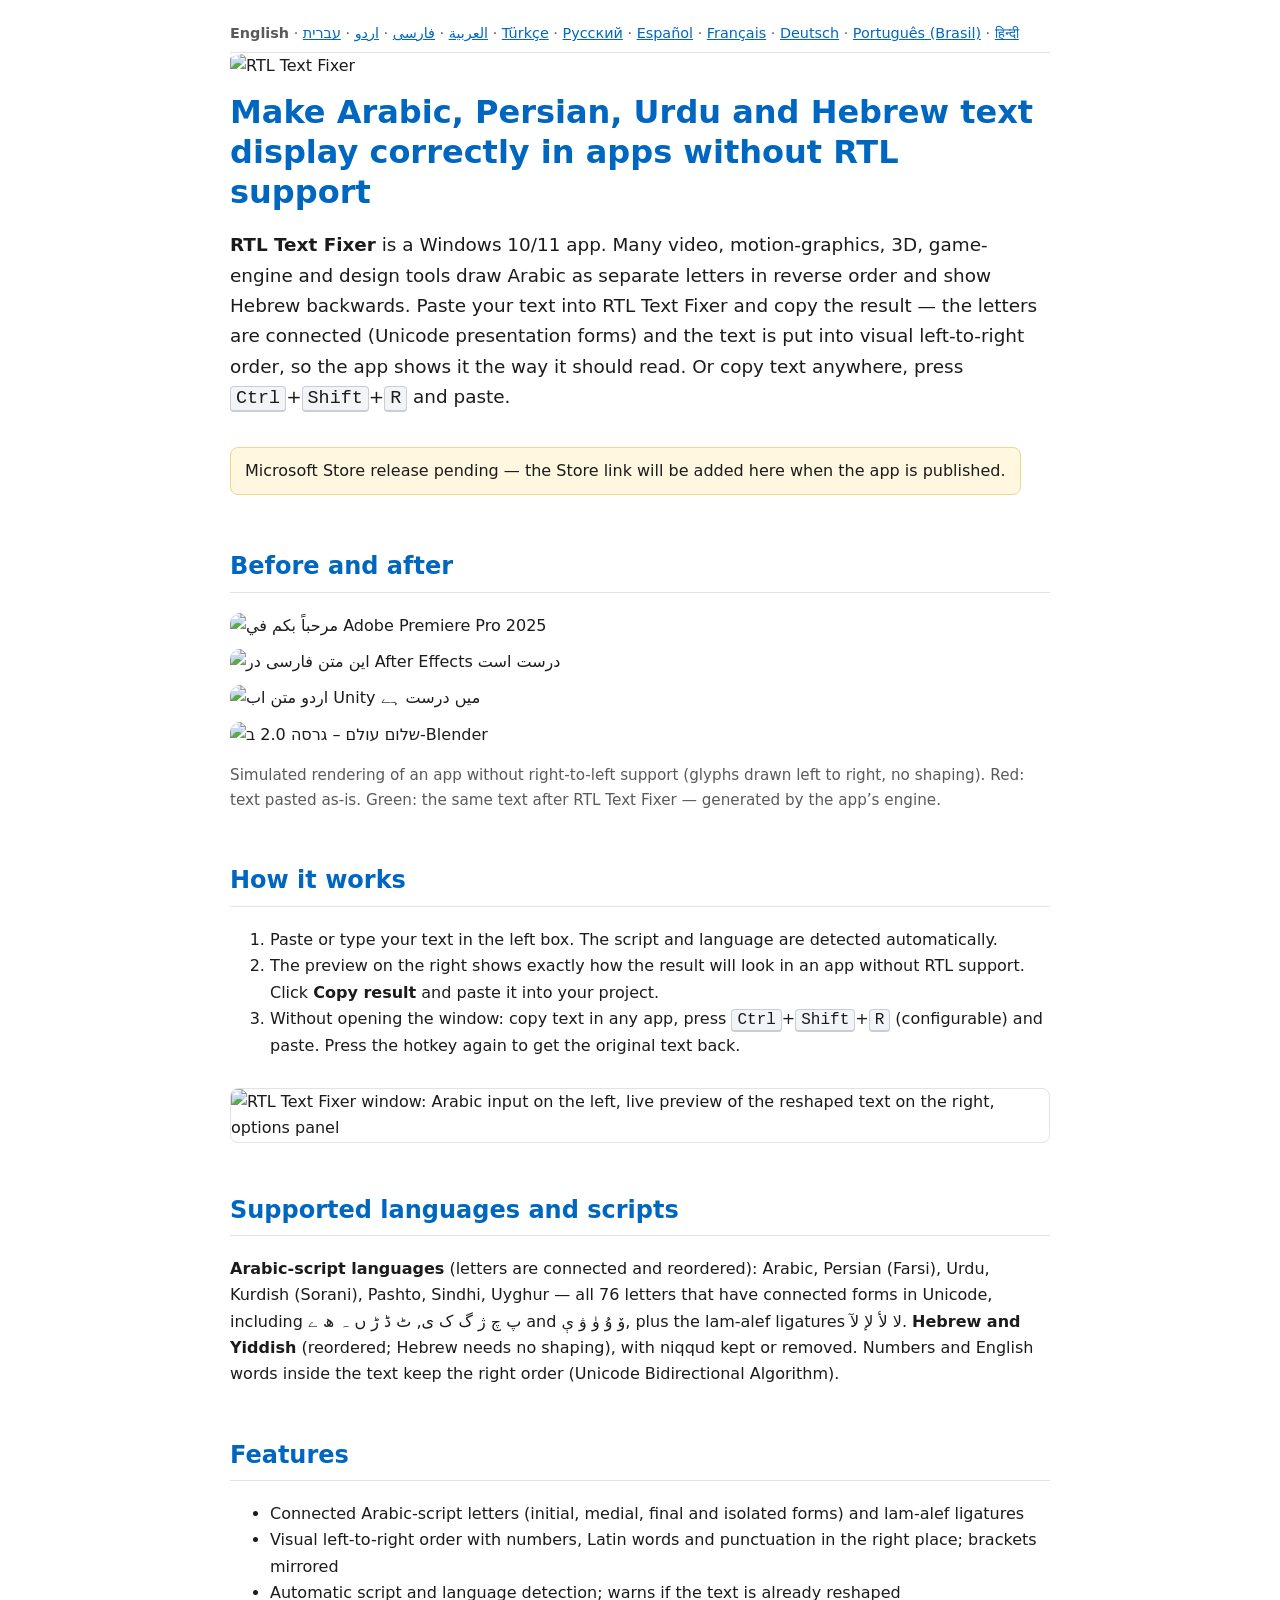
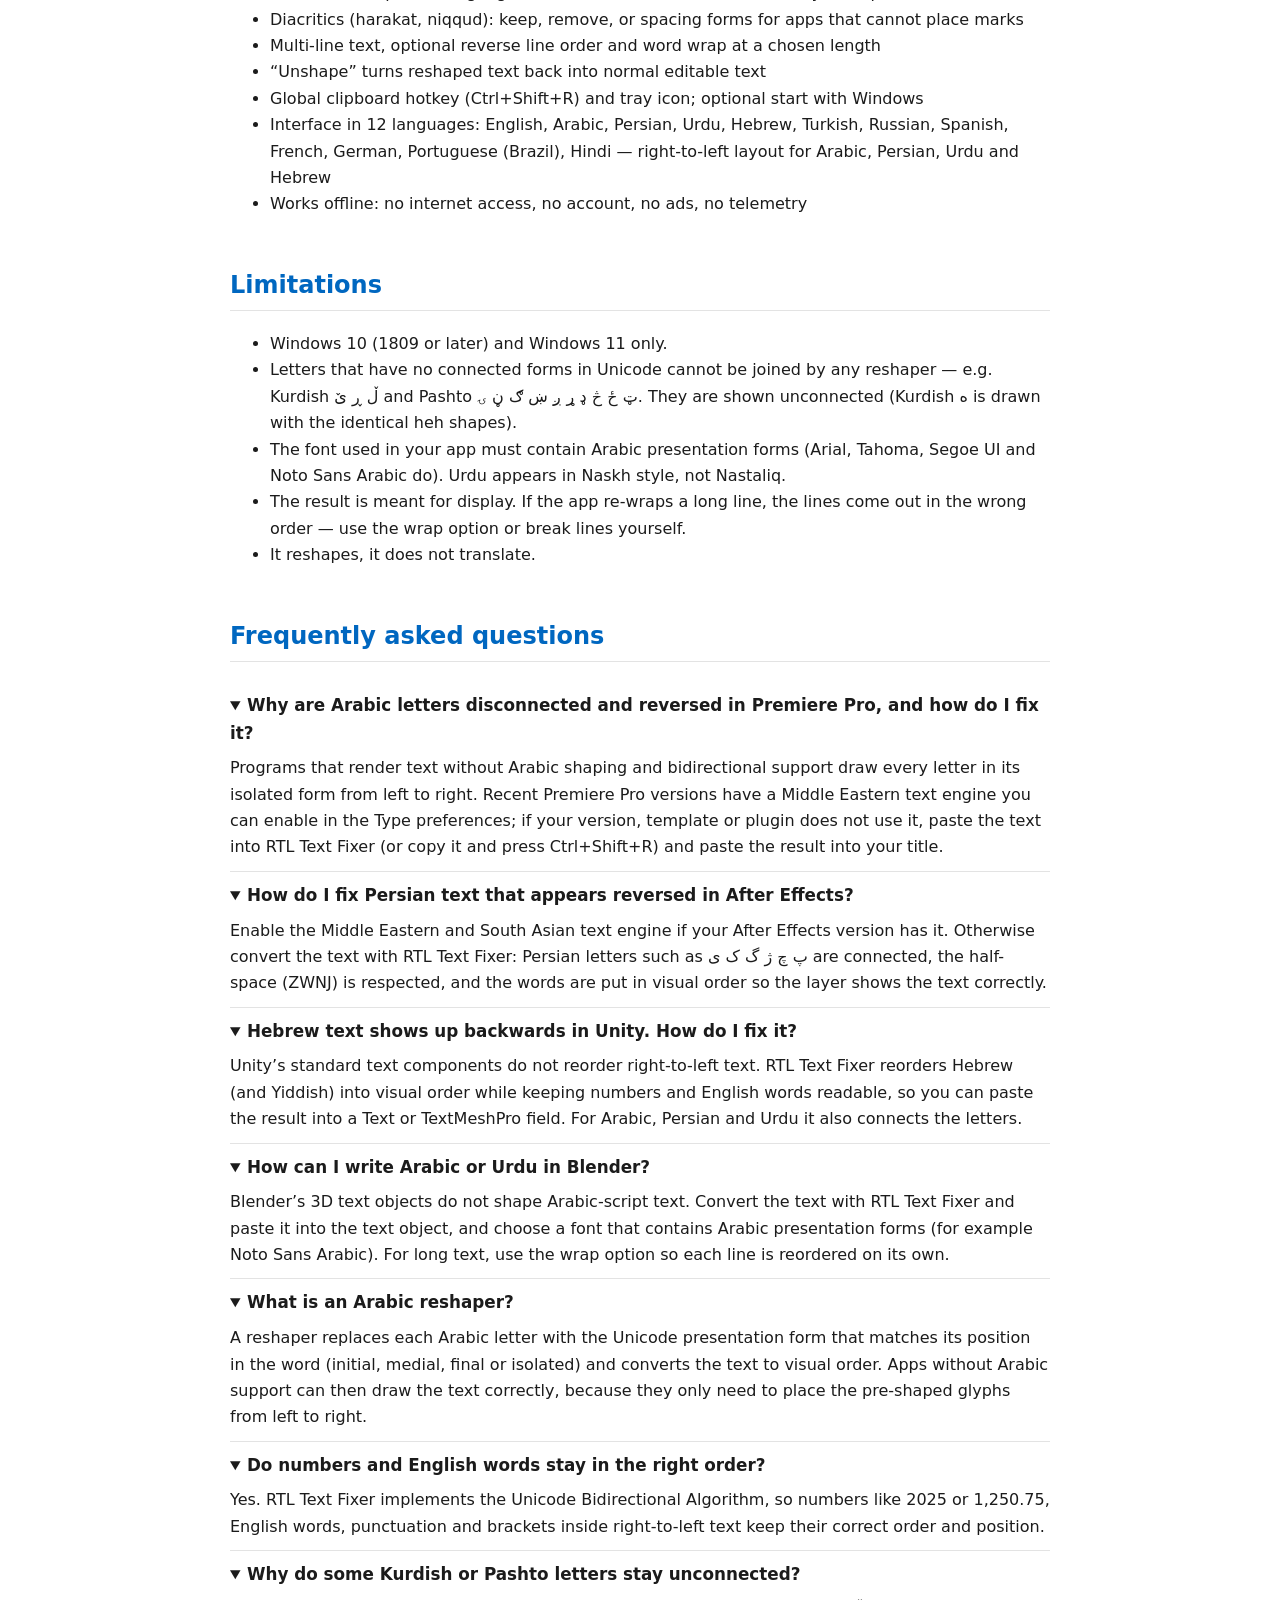
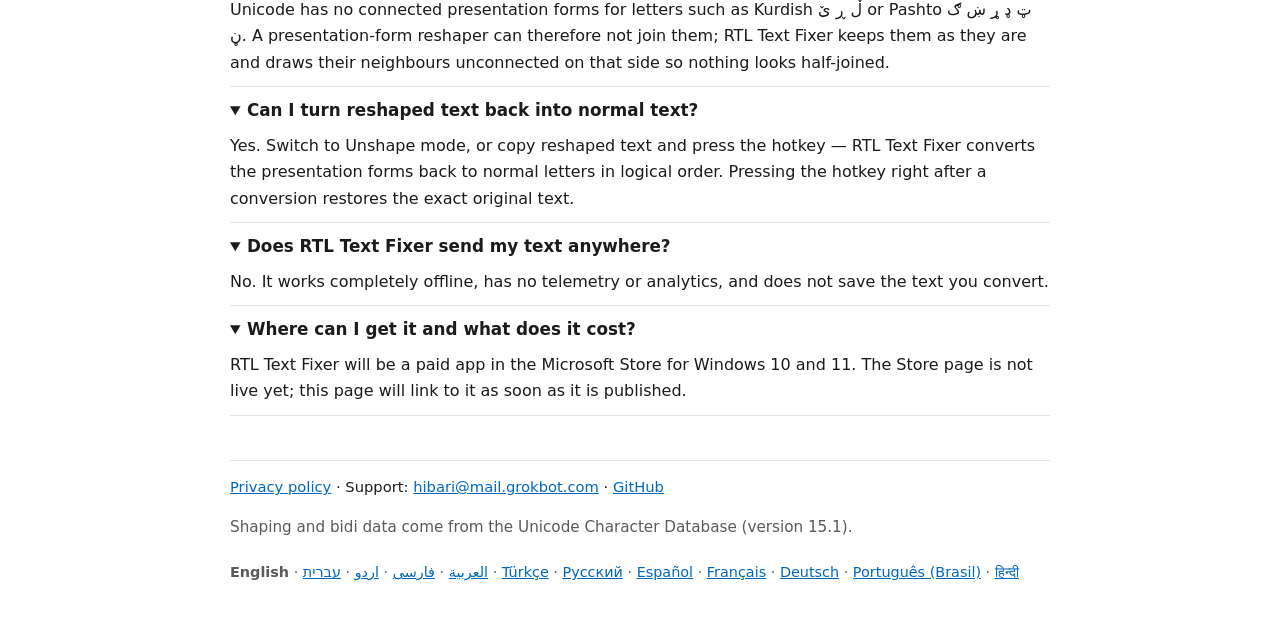
==== index.html @ 6d696b4f "RTL Text Fixer site: 12 language pages, FAQ, JSON-LD, sitemap, privacy policy, llms.txt" ====
<!doctype html>
<html lang="en" dir="ltr">
<head>
<meta charset="utf-8">
<meta name="viewport" content="width=device-width,initial-scale=1">
<title>RTL Text Fixer – Fix Disconnected, Reversed Arabic, Persian, Urdu &amp; Hebrew Text (Windows)</title>
<meta name="description" content="Arabic letters disconnected and reversed in Premiere Pro, After Effects, Unity or Blender? RTL Text Fixer for Windows converts Arabic, Persian, Urdu, Kurdish and Hebrew text so apps without right-to-left support display it correctly.">
<link rel="canonical" href="https://murtadhaqahtan.github.io/rtl-text-fixer-site/">
<link rel="alternate" hreflang="en" href="https://murtadhaqahtan.github.io/rtl-text-fixer-site/">
<link rel="alternate" hreflang="ar" href="https://murtadhaqahtan.github.io/rtl-text-fixer-site/ar/">
<link rel="alternate" hreflang="fa" href="https://murtadhaqahtan.github.io/rtl-text-fixer-site/fa/">
<link rel="alternate" hreflang="ur" href="https://murtadhaqahtan.github.io/rtl-text-fixer-site/ur/">
<link rel="alternate" hreflang="he" href="https://murtadhaqahtan.github.io/rtl-text-fixer-site/he/">
<link rel="alternate" hreflang="tr" href="https://murtadhaqahtan.github.io/rtl-text-fixer-site/tr/">
<link rel="alternate" hreflang="ru" href="https://murtadhaqahtan.github.io/rtl-text-fixer-site/ru/">
<link rel="alternate" hreflang="es" href="https://murtadhaqahtan.github.io/rtl-text-fixer-site/es/">
<link rel="alternate" hreflang="fr" href="https://murtadhaqahtan.github.io/rtl-text-fixer-site/fr/">
<link rel="alternate" hreflang="de" href="https://murtadhaqahtan.github.io/rtl-text-fixer-site/de/">
<link rel="alternate" hreflang="pt-BR" href="https://murtadhaqahtan.github.io/rtl-text-fixer-site/pt-br/">
<link rel="alternate" hreflang="hi" href="https://murtadhaqahtan.github.io/rtl-text-fixer-site/hi/">
<link rel="alternate" hreflang="x-default" href="https://murtadhaqahtan.github.io/rtl-text-fixer-site/">
<meta name="robots" content="index,follow,max-snippet:-1,max-image-preview:large">
<meta property="og:type" content="website">
<meta property="og:title" content="RTL Text Fixer – Fix Disconnected, Reversed Arabic, Persian, Urdu &amp; Hebrew Text (Windows)">
<meta property="og:description" content="Arabic letters disconnected and reversed in Premiere Pro, After Effects, Unity or Blender? RTL Text Fixer for Windows converts Arabic, Persian, Urdu, Kurdish and Hebrew text so apps without right-to-left support display it correctly.">
<meta property="og:url" content="https://murtadhaqahtan.github.io/rtl-text-fixer-site/">
<meta property="og:image" content="https://murtadhaqahtan.github.io/rtl-text-fixer-site/img/og.png">
<meta property="og:locale" content="en">
<meta name="twitter:card" content="summary_large_image">
<link rel="icon" href="/rtl-text-fixer-site/img/icon-192.png" type="image/png">
<link rel="apple-touch-icon" href="/rtl-text-fixer-site/img/icon-192.png">
<style>:root{--b:#0067c0;--bg:#fff;--fg:#1b1b1b;--mut:#5a5a5a;--line:#e3e3e3}
*{box-sizing:border-box}body{font-family:"Segoe UI",system-ui,-apple-system,"Noto Sans","Noto Sans Arabic","Noto Sans Hebrew",Tahoma,sans-serif;max-width:860px;margin:0 auto;padding:16px 20px 40px;line-height:1.65;color:var(--fg);background:var(--bg)}
h1{font-size:2rem;line-height:1.25;margin:.4em 0;color:var(--b)}h2{margin-top:2em;color:var(--b);border-bottom:1px solid var(--line);padding-bottom:.2em}
h3{display:inline;font-size:1.05rem;margin:0}header img{border-radius:22%}.lead{font-size:1.15rem}
.price,.note{color:var(--mut);font-size:.95rem}.badge img{display:block;margin:16px 0 4px}
.langs{font-size:.9rem;color:var(--mut);padding:6px 0;border-bottom:1px solid var(--line)}footer .langs{border:0}
code,kbd{font-family:Consolas,"Cascadia Mono",monospace;background:#f2f4f7;border-radius:4px;padding:1px 5px;unicode-bidi:isolate}
kbd{border:1px solid #c9ced6;border-bottom-width:2px}
table{border-collapse:collapse;width:100%;font-size:1.02rem}th,td{border-bottom:1px solid var(--line);padding:8px 10px;text-align:start;vertical-align:top}th{background:#f5f8fc}
td:last-child{color:var(--mut);font-size:.9rem}
details{border-bottom:1px solid var(--line);padding:10px 0}summary{cursor:pointer}details p{margin:.5em 0 0}
.shot{max-width:100%;height:auto;border:1px solid var(--line);border-radius:8px;margin-top:12px}
.cta{margin-top:2em}footer{margin-top:3em;border-top:1px solid var(--line);font-size:.92rem}
a{color:var(--b)}
@media (max-width:600px){h1{font-size:1.55rem}td,th{padding:6px}}
.demo{max-width:100%;height:auto;display:block;margin:10px 0;border-radius:10px}
.pending{background:#fff7e0;border:1px solid #f0d58c;border-radius:8px;padding:10px 14px;display:inline-block;margin:14px 0 4px}
</style>
<script type="application/ld+json">
{
 "@context": "https://schema.org",
 "@graph": [
  {
   "@type": "WebPage",
   "@id": "https://murtadhaqahtan.github.io/rtl-text-fixer-site/#page",
   "url": "https://murtadhaqahtan.github.io/rtl-text-fixer-site/",
   "name": "RTL Text Fixer – Fix Disconnected, Reversed Arabic, Persian, Urdu & Hebrew Text (Windows)",
   "description": "Arabic letters disconnected and reversed in Premiere Pro, After Effects, Unity or Blender? RTL Text Fixer for Windows converts Arabic, Persian, Urdu, Kurdish and Hebrew text so apps without right-to-left support display it correctly.",
   "inLanguage": "en",
   "dateModified": "2026-10-23",
   "about": {
    "@id": "https://murtadhaqahtan.github.io/rtl-text-fixer-site/#app"
   },
   "mainEntity": {
    "@id": "https://murtadhaqahtan.github.io/rtl-text-fixer-site/#app"
   }
  },
  {
   "@type": "SoftwareApplication",
   "@id": "https://murtadhaqahtan.github.io/rtl-text-fixer-site/#app",
   "name": "RTL Text Fixer",
   "description": "Arabic letters disconnected and reversed in Premiere Pro, After Effects, Unity or Blender? RTL Text Fixer for Windows converts Arabic, Persian, Urdu, Kurdish and Hebrew text so apps without right-to-left support display it correctly.",
   "url": "https://murtadhaqahtan.github.io/rtl-text-fixer-site/",
   "sameAs": [
    "https://github.com/MurtadhaQahtan/rtl-text-fixer-app"
   ],
   "applicationCategory": "UtilitiesApplication",
   "applicationSubCategory": "Arabic reshaper / right-to-left text converter",
   "operatingSystem": "Windows 10 (version 1809 or later), Windows 11",
   "processorRequirements": "x64, ARM64",
   "softwareVersion": "1.0",
   "inLanguage": [
    "en",
    "ar",
    "fa",
    "ur",
    "he",
    "tr",
    "ru",
    "es",
    "fr",
    "de",
    "pt-BR",
    "hi"
   ],
   "featureList": [
    "Connected Arabic-script letters (initial, medial, final and isolated forms) and lam-alef ligatures",
    "Visual left-to-right order with numbers, Latin words and punctuation in the right place; brackets mirrored",
    "Automatic script and language detection; warns if the text is already reshaped",
    "Diacritics (harakat, niqqud): keep, remove, or spacing forms for apps that cannot place marks",
    "Multi-line text, optional reverse line order and word wrap at a chosen length",
    "“Unshape” turns reshaped text back into normal editable text",
    "Global clipboard hotkey (Ctrl+Shift+R) and tray icon; optional start with Windows",
    "Interface in 12 languages: English, Arabic, Persian, Urdu, Hebrew, Turkish, Russian, Spanish, French, German, Portuguese (Brazil), Hindi — right-to-left layout for Arabic, Persian, Urdu and Hebrew",
    "Works offline: no internet access, no account, no ads, no telemetry"
   ],
   "image": "https://murtadhaqahtan.github.io/rtl-text-fixer-site/img/icon-192.png",
   "screenshot": "https://murtadhaqahtan.github.io/rtl-text-fixer-site/img/shot-en.png",
   "author": {
    "@type": "Person",
    "name": "Murtadha Qahtan",
    "url": "https://github.com/MurtadhaQahtan"
   }
  },
  {
   "@type": "FAQPage",
   "@id": "https://murtadhaqahtan.github.io/rtl-text-fixer-site/#faq",
   "inLanguage": "en",
   "mainEntity": [
    {
     "@type": "Question",
     "name": "Why are Arabic letters disconnected and reversed in Premiere Pro, and how do I fix it?",
     "acceptedAnswer": {
      "@type": "Answer",
      "text": "Programs that render text without Arabic shaping and bidirectional support draw every letter in its isolated form from left to right. Recent Premiere Pro versions have a Middle Eastern text engine you can enable in the Type preferences; if your version, template or plugin does not use it, paste the text into RTL Text Fixer (or copy it and press Ctrl+Shift+R) and paste the result into your title."
     }
    },
    {
     "@type": "Question",
     "name": "How do I fix Persian text that appears reversed in After Effects?",
     "acceptedAnswer": {
      "@type": "Answer",
      "text": "Enable the Middle Eastern and South Asian text engine if your After Effects version has it. Otherwise convert the text with RTL Text Fixer: Persian letters such as پ چ ژ گ ک ی are connected, the half-space (ZWNJ) is respected, and the words are put in visual order so the layer shows the text correctly."
     }
    },
    {
     "@type": "Question",
     "name": "Hebrew text shows up backwards in Unity. How do I fix it?",
     "acceptedAnswer": {
      "@type": "Answer",
      "text": "Unity’s standard text components do not reorder right-to-left text. RTL Text Fixer reorders Hebrew (and Yiddish) into visual order while keeping numbers and English words readable, so you can paste the result into a Text or TextMeshPro field. For Arabic, Persian and Urdu it also connects the letters."
     }
    },
    {
     "@type": "Question",
     "name": "How can I write Arabic or Urdu in Blender?",
     "acceptedAnswer": {
      "@type": "Answer",
      "text": "Blender’s 3D text objects do not shape Arabic-script text. Convert the text with RTL Text Fixer and paste it into the text object, and choose a font that contains Arabic presentation forms (for example Noto Sans Arabic). For long text, use the wrap option so each line is reordered on its own."
     }
    },
    {
     "@type": "Question",
     "name": "What is an Arabic reshaper?",
     "acceptedAnswer": {
      "@type": "Answer",
      "text": "A reshaper replaces each Arabic letter with the Unicode presentation form that matches its position in the word (initial, medial, final or isolated) and converts the text to visual order. Apps without Arabic support can then draw the text correctly, because they only need to place the pre-shaped glyphs from left to right."
     }
    },
    {
     "@type": "Question",
     "name": "Do numbers and English words stay in the right order?",
     "acceptedAnswer": {
      "@type": "Answer",
      "text": "Yes. RTL Text Fixer implements the Unicode Bidirectional Algorithm, so numbers like 2025 or 1,250.75, English words, punctuation and brackets inside right-to-left text keep their correct order and position."
     }
    },
    {
     "@type": "Question",
     "name": "Why do some Kurdish or Pashto letters stay unconnected?",
     "acceptedAnswer": {
      "@type": "Answer",
      "text": "Unicode has no connected presentation forms for letters such as Kurdish ڵ ڕ ێ or Pashto ټ ډ ړ ښ ګ ڼ. A presentation-form reshaper can therefore not join them; RTL Text Fixer keeps them as they are and draws their neighbours unconnected on that side so nothing looks half-joined."
     }
    },
    {
     "@type": "Question",
     "name": "Can I turn reshaped text back into normal text?",
     "acceptedAnswer": {
      "@type": "Answer",
      "text": "Yes. Switch to Unshape mode, or copy reshaped text and press the hotkey — RTL Text Fixer converts the presentation forms back to normal letters in logical order. Pressing the hotkey right after a conversion restores the exact original text."
     }
    },
    {
     "@type": "Question",
     "name": "Does RTL Text Fixer send my text anywhere?",
     "acceptedAnswer": {
      "@type": "Answer",
      "text": "No. It works completely offline, has no telemetry or analytics, and does not save the text you convert."
     }
    },
    {
     "@type": "Question",
     "name": "Where can I get it and what does it cost?",
     "acceptedAnswer": {
      "@type": "Answer",
      "text": "RTL Text Fixer will be a paid app in the Microsoft Store for Windows 10 and 11. The Store page is not live yet; this page will link to it as soon as it is published."
     }
    }
   ]
  }
 ]
}
</script>
</head>
<body>
<nav class="langs" aria-label="Other languages"><b>English</b> · <a href="/rtl-text-fixer-site/ar/" hreflang="ar" lang="ar">العربية</a> · <a href="/rtl-text-fixer-site/fa/" hreflang="fa" lang="fa">فارسی</a> · <a href="/rtl-text-fixer-site/ur/" hreflang="ur" lang="ur">اردو</a> · <a href="/rtl-text-fixer-site/he/" hreflang="he" lang="he">עברית</a> · <a href="/rtl-text-fixer-site/tr/" hreflang="tr" lang="tr">Türkçe</a> · <a href="/rtl-text-fixer-site/ru/" hreflang="ru" lang="ru">Русский</a> · <a href="/rtl-text-fixer-site/es/" hreflang="es" lang="es">Español</a> · <a href="/rtl-text-fixer-site/fr/" hreflang="fr" lang="fr">Français</a> · <a href="/rtl-text-fixer-site/de/" hreflang="de" lang="de">Deutsch</a> · <a href="/rtl-text-fixer-site/pt-br/" hreflang="pt-BR" lang="pt-BR">Português (Brasil)</a> · <a href="/rtl-text-fixer-site/hi/" hreflang="hi" lang="hi">हिन्दी</a></nav>
<header>
<img src="/rtl-text-fixer-site/img/icon-192.png" width="96" height="96" alt="RTL Text Fixer">
<h1>Make Arabic, Persian, Urdu and Hebrew text display correctly in apps without RTL support</h1>
<p class="lead"><b>RTL Text Fixer</b> is a Windows 10/11 app. Many video, motion-graphics, 3D, game-engine and design tools draw Arabic as separate letters in reverse order and show Hebrew backwards. Paste your text into RTL Text Fixer and copy the result — the letters are connected (Unicode presentation forms) and the text is put into visual left-to-right order, so the app shows it the way it should read. Or copy text anywhere, press <kbd>Ctrl</kbd>+<kbd>Shift</kbd>+<kbd>R</kbd> and paste.</p>
<p class="pending">Microsoft Store release pending — the Store link will be added here when the app is published.</p>
</header>
<main>
<section><h2>Before and after</h2>
<img class="demo" src="/rtl-text-fixer-site/img/demo-ar.png" loading="lazy" alt="مرحباً بكم في Adobe Premiere Pro 2025">
<img class="demo" src="/rtl-text-fixer-site/img/demo-fa.png" loading="lazy" alt="این متن فارسی در After Effects درست است">
<img class="demo" src="/rtl-text-fixer-site/img/demo-ur.png" loading="lazy" alt="اردو متن اب Unity میں درست ہے">
<img class="demo" src="/rtl-text-fixer-site/img/demo-he.png" loading="lazy" alt="שלום עולם – גרסה 2.0 ב-Blender">
<p class="note">Simulated rendering of an app without right-to-left support (glyphs drawn left to right, no shaping). Red: text pasted as-is. Green: the same text after RTL Text Fixer — generated by the app’s engine.</p></section>
<section><h2>How it works</h2><ol>
<li>Paste or type your text in the left box. The script and language are detected automatically.</li>
<li>The preview on the right shows exactly how the result will look in an app without RTL support. Click <b>Copy result</b> and paste it into your project.</li>
<li>Without opening the window: copy text in any app, press <kbd>Ctrl</kbd>+<kbd>Shift</kbd>+<kbd>R</kbd> (configurable) and paste. Press the hotkey again to get the original text back.</li>
</ol>
<img class="shot" src="/rtl-text-fixer-site/img/shot-en.png" width="1266" height="773" loading="lazy" alt="RTL Text Fixer window: Arabic input on the left, live preview of the reshaped text on the right, options panel">
</section>
<section><h2>Supported languages and scripts</h2><p><b>Arabic-script languages</b> (letters are connected and reordered): Arabic, Persian (Farsi), Urdu, Kurdish (Sorani), Pashto, Sindhi, Uyghur — all 76 letters that have connected forms in Unicode, including پ چ ژ گ ک ی, ٹ ڈ ڑ ں ہ ھ ے and ۆ ۇ ۈ ۋ ې, plus the lam-alef ligatures لا لأ لإ لآ. <b>Hebrew and Yiddish</b> (reordered; Hebrew needs no shaping), with niqqud kept or removed. Numbers and English words inside the text keep the right order (Unicode Bidirectional Algorithm).</p></section>
<section><h2>Features</h2><ul>
<li>Connected Arabic-script letters (initial, medial, final and isolated forms) and lam-alef ligatures</li>
<li>Visual left-to-right order with numbers, Latin words and punctuation in the right place; brackets mirrored</li>
<li>Automatic script and language detection; warns if the text is already reshaped</li>
<li>Diacritics (harakat, niqqud): keep, remove, or spacing forms for apps that cannot place marks</li>
<li>Multi-line text, optional reverse line order and word wrap at a chosen length</li>
<li>“Unshape” turns reshaped text back into normal editable text</li>
<li>Global clipboard hotkey (Ctrl+Shift+R) and tray icon; optional start with Windows</li>
<li>Interface in 12 languages: English, Arabic, Persian, Urdu, Hebrew, Turkish, Russian, Spanish, French, German, Portuguese (Brazil), Hindi — right-to-left layout for Arabic, Persian, Urdu and Hebrew</li>
<li>Works offline: no internet access, no account, no ads, no telemetry</li>
</ul></section>
<section><h2>Limitations</h2><ul>
<li>Windows 10 (1809 or later) and Windows 11 only.</li>
<li>Letters that have no connected forms in Unicode cannot be joined by any reshaper — e.g. Kurdish ڵ ڕ ێ and Pashto ټ ځ څ ډ ړ ږ ښ ګ ڼ ۍ. They are shown unconnected (Kurdish ە is drawn with the identical heh shapes).</li>
<li>The font used in your app must contain Arabic presentation forms (Arial, Tahoma, Segoe UI and Noto Sans Arabic do). Urdu appears in Naskh style, not Nastaliq.</li>
<li>The result is meant for display. If the app re-wraps a long line, the lines come out in the wrong order — use the wrap option or break lines yourself.</li>
<li>It reshapes, it does not translate.</li>
</ul></section>
<section id="faq"><h2>Frequently asked questions</h2>
<details open><summary><h3>Why are Arabic letters disconnected and reversed in Premiere Pro, and how do I fix it?</h3></summary><p>Programs that render text without Arabic shaping and bidirectional support draw every letter in its isolated form from left to right. Recent Premiere Pro versions have a Middle Eastern text engine you can enable in the Type preferences; if your version, template or plugin does not use it, paste the text into RTL Text Fixer (or copy it and press Ctrl+Shift+R) and paste the result into your title.</p></details>
<details open><summary><h3>How do I fix Persian text that appears reversed in After Effects?</h3></summary><p>Enable the Middle Eastern and South Asian text engine if your After Effects version has it. Otherwise convert the text with RTL Text Fixer: Persian letters such as پ چ ژ گ ک ی are connected, the half-space (ZWNJ) is respected, and the words are put in visual order so the layer shows the text correctly.</p></details>
<details open><summary><h3>Hebrew text shows up backwards in Unity. How do I fix it?</h3></summary><p>Unity’s standard text components do not reorder right-to-left text. RTL Text Fixer reorders Hebrew (and Yiddish) into visual order while keeping numbers and English words readable, so you can paste the result into a Text or TextMeshPro field. For Arabic, Persian and Urdu it also connects the letters.</p></details>
<details open><summary><h3>How can I write Arabic or Urdu in Blender?</h3></summary><p>Blender’s 3D text objects do not shape Arabic-script text. Convert the text with RTL Text Fixer and paste it into the text object, and choose a font that contains Arabic presentation forms (for example Noto Sans Arabic). For long text, use the wrap option so each line is reordered on its own.</p></details>
<details open><summary><h3>What is an Arabic reshaper?</h3></summary><p>A reshaper replaces each Arabic letter with the Unicode presentation form that matches its position in the word (initial, medial, final or isolated) and converts the text to visual order. Apps without Arabic support can then draw the text correctly, because they only need to place the pre-shaped glyphs from left to right.</p></details>
<details open><summary><h3>Do numbers and English words stay in the right order?</h3></summary><p>Yes. RTL Text Fixer implements the Unicode Bidirectional Algorithm, so numbers like 2025 or 1,250.75, English words, punctuation and brackets inside right-to-left text keep their correct order and position.</p></details>
<details open><summary><h3>Why do some Kurdish or Pashto letters stay unconnected?</h3></summary><p>Unicode has no connected presentation forms for letters such as Kurdish ڵ ڕ ێ or Pashto ټ ډ ړ ښ ګ ڼ. A presentation-form reshaper can therefore not join them; RTL Text Fixer keeps them as they are and draws their neighbours unconnected on that side so nothing looks half-joined.</p></details>
<details open><summary><h3>Can I turn reshaped text back into normal text?</h3></summary><p>Yes. Switch to Unshape mode, or copy reshaped text and press the hotkey — RTL Text Fixer converts the presentation forms back to normal letters in logical order. Pressing the hotkey right after a conversion restores the exact original text.</p></details>
<details open><summary><h3>Does RTL Text Fixer send my text anywhere?</h3></summary><p>No. It works completely offline, has no telemetry or analytics, and does not save the text you convert.</p></details>
<details open><summary><h3>Where can I get it and what does it cost?</h3></summary><p>RTL Text Fixer will be a paid app in the Microsoft Store for Windows 10 and 11. The Store page is not live yet; this page will link to it as soon as it is published.</p></details>
</section>
</main>
<footer>
<p><a href="/rtl-text-fixer-site/privacy.html">Privacy policy</a> · Support: <a href="mailto:hibari@mail.grokbot.com">hibari@mail.grokbot.com</a> · <a href="https://github.com/MurtadhaQahtan/rtl-text-fixer-app">GitHub</a></p>
<p class="note">Shaping and bidi data come from the Unicode Character Database (version 15.1).</p>
<nav class="langs"><b>English</b> · <a href="/rtl-text-fixer-site/ar/" hreflang="ar" lang="ar">العربية</a> · <a href="/rtl-text-fixer-site/fa/" hreflang="fa" lang="fa">فارسی</a> · <a href="/rtl-text-fixer-site/ur/" hreflang="ur" lang="ur">اردو</a> · <a href="/rtl-text-fixer-site/he/" hreflang="he" lang="he">עברית</a> · <a href="/rtl-text-fixer-site/tr/" hreflang="tr" lang="tr">Türkçe</a> · <a href="/rtl-text-fixer-site/ru/" hreflang="ru" lang="ru">Русский</a> · <a href="/rtl-text-fixer-site/es/" hreflang="es" lang="es">Español</a> · <a href="/rtl-text-fixer-site/fr/" hreflang="fr" lang="fr">Français</a> · <a href="/rtl-text-fixer-site/de/" hreflang="de" lang="de">Deutsch</a> · <a href="/rtl-text-fixer-site/pt-br/" hreflang="pt-BR" lang="pt-BR">Português (Brasil)</a> · <a href="/rtl-text-fixer-site/hi/" hreflang="hi" lang="hi">हिन्दी</a></nav>
</footer>
</body>
</html>
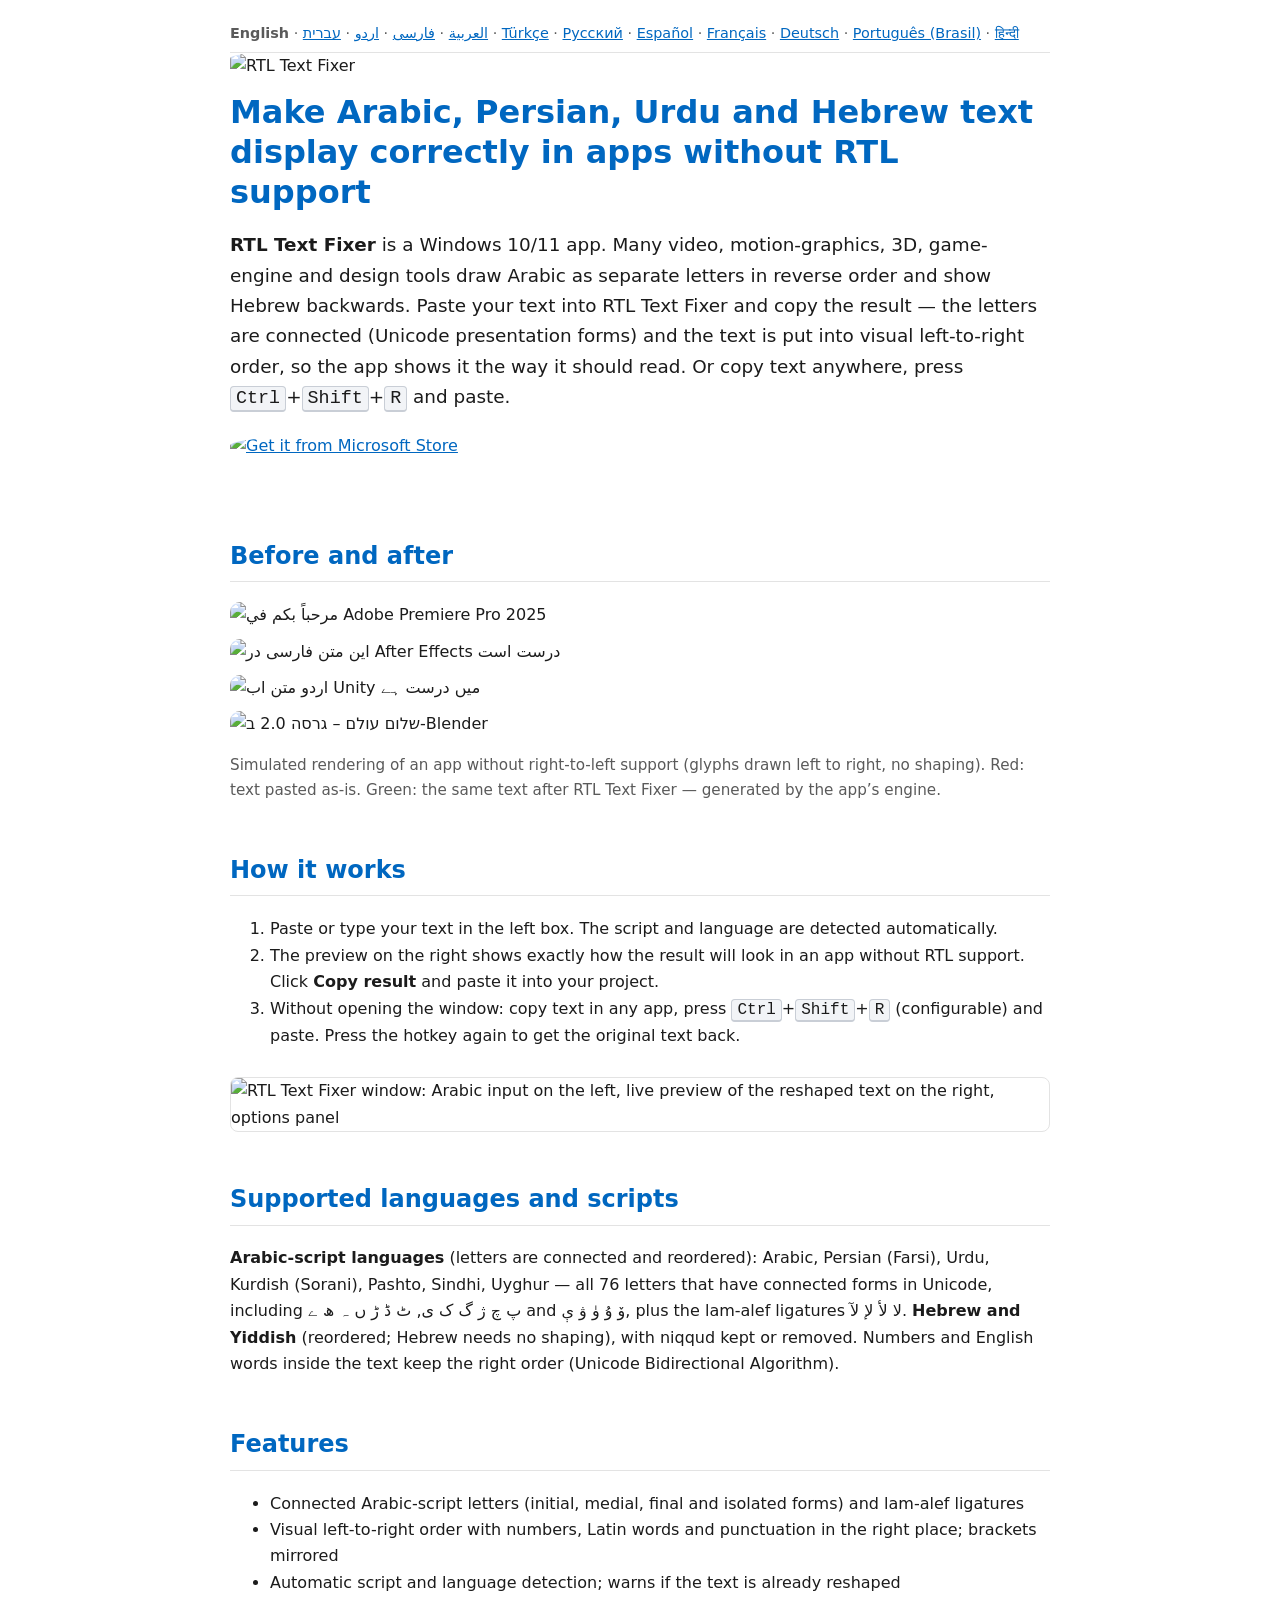
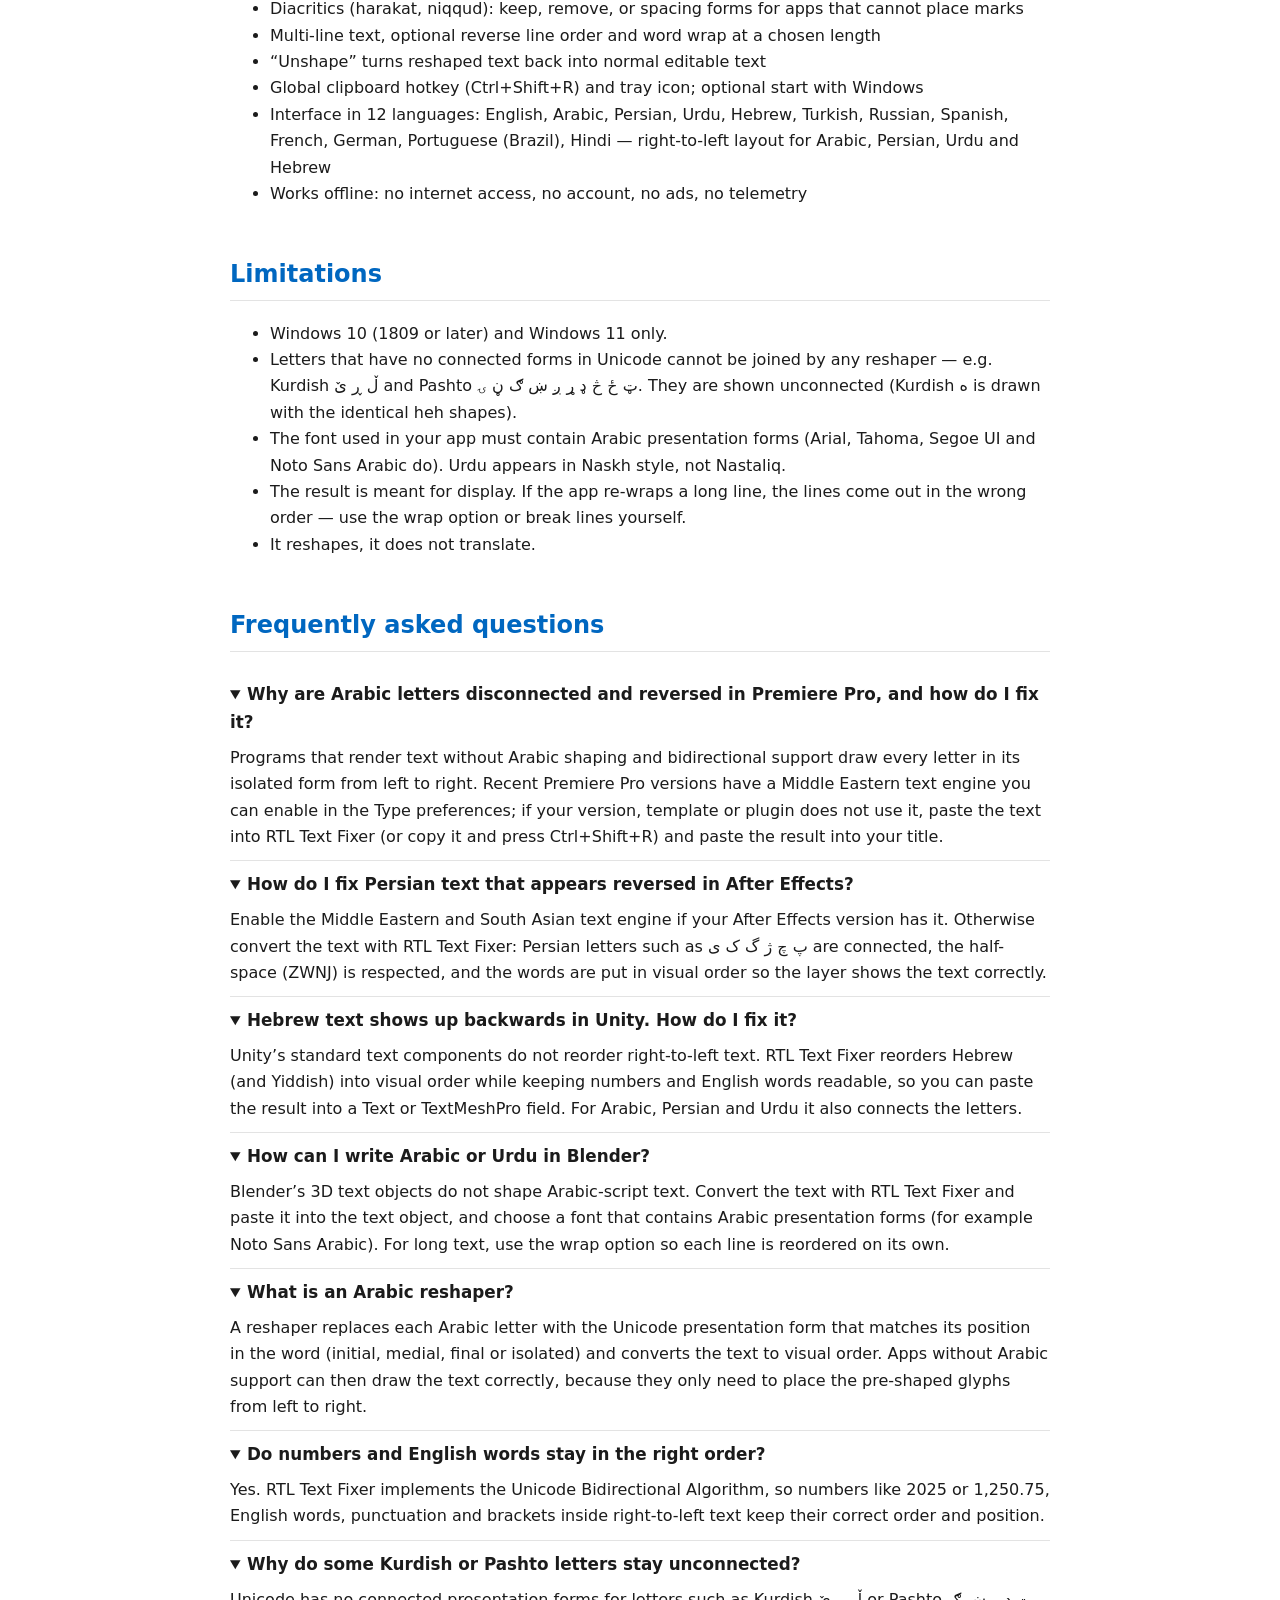
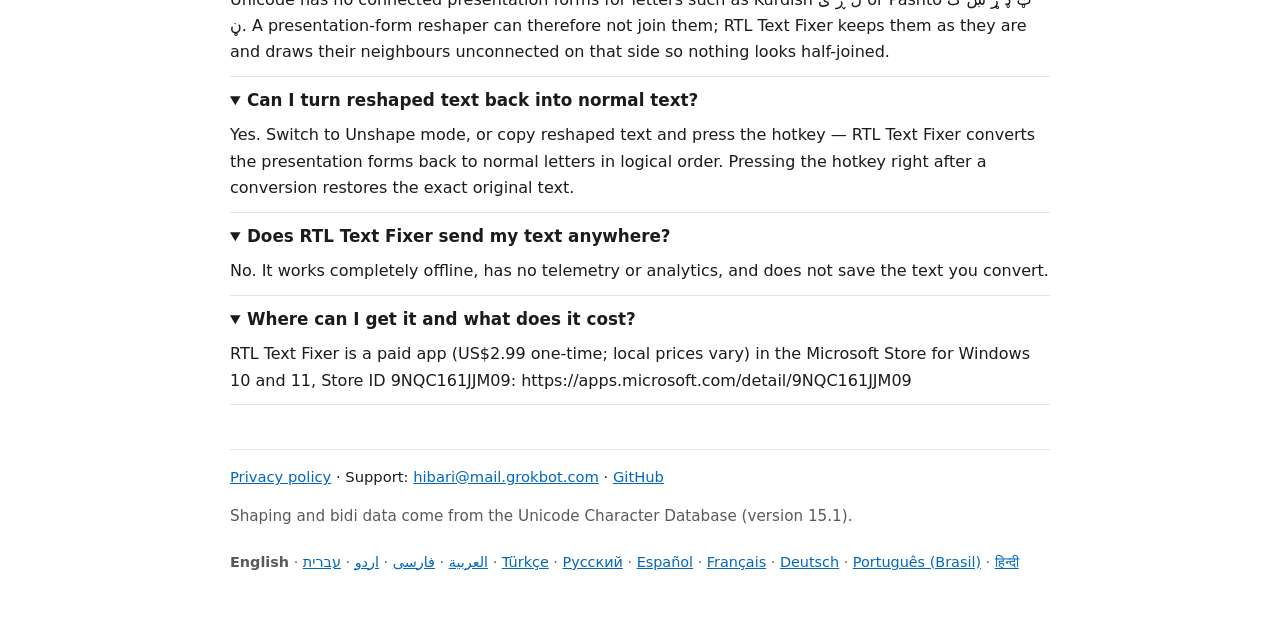
==== commit e879a484: "Microsoft Store link (9NQC161JJM09), US$2.99 offer in JSON-LD, localized Store badges" ====
--- a/index.html
+++ b/index.html
@@ -73,7 +73,8 @@
    "description": "Arabic letters disconnected and reversed in Premiere Pro, After Effects, Unity or Blender? RTL Text Fixer for Windows converts Arabic, Persian, Urdu, Kurdish and Hebrew text so apps without right-to-left support display it correctly.",
    "url": "https://murtadhaqahtan.github.io/rtl-text-fixer-site/",
    "sameAs": [
-    "https://github.com/MurtadhaQahtan/rtl-text-fixer-app"
+    "https://github.com/MurtadhaQahtan/rtl-text-fixer-app",
+    "https://apps.microsoft.com/detail/9NQC161JJM09"
    ],
    "applicationCategory": "UtilitiesApplication",
    "applicationSubCategory": "Arabic reshaper / right-to-left text converter",
@@ -111,6 +112,18 @@
     "@type": "Person",
     "name": "Murtadha Qahtan",
     "url": "https://github.com/MurtadhaQahtan"
+   },
+   "installUrl": "https://apps.microsoft.com/detail/9NQC161JJM09",
+   "downloadUrl": "https://apps.microsoft.com/detail/9NQC161JJM09",
+   "offers": {
+    "@type": "Offer",
+    "price": "2.99",
+    "priceCurrency": "USD",
+    "url": "https://apps.microsoft.com/detail/9NQC161JJM09",
+    "seller": {
+     "@type": "Organization",
+     "name": "Microsoft Store"
+    }
    }
   },
   {
@@ -195,7 +208,7 @@
      "name": "Where can I get it and what does it cost?",
      "acceptedAnswer": {
       "@type": "Answer",
-      "text": "RTL Text Fixer will be a paid app in the Microsoft Store for Windows 10 and 11. The Store page is not live yet; this page will link to it as soon as it is published."
+      "text": "RTL Text Fixer is a paid app (US$2.99 one-time; local prices vary) in the Microsoft Store for Windows 10 and 11, Store ID 9NQC161JJM09: https://apps.microsoft.com/detail/9NQC161JJM09"
      }
     }
    ]
@@ -210,7 +223,7 @@
 <img src="/rtl-text-fixer-site/img/icon-192.png" width="96" height="96" alt="RTL Text Fixer">
 <h1>Make Arabic, Persian, Urdu and Hebrew text display correctly in apps without RTL support</h1>
 <p class="lead"><b>RTL Text Fixer</b> is a Windows 10/11 app. Many video, motion-graphics, 3D, game-engine and design tools draw Arabic as separate letters in reverse order and show Hebrew backwards. Paste your text into RTL Text Fixer and copy the result — the letters are connected (Unicode presentation forms) and the text is put into visual left-to-right order, so the app shows it the way it should read. Or copy text anywhere, press <kbd>Ctrl</kbd>+<kbd>Shift</kbd>+<kbd>R</kbd> and paste.</p>
-<p class="pending">Microsoft Store release pending — the Store link will be added here when the app is published.</p>
+<a class="badge" href="https://apps.microsoft.com/detail/9NQC161JJM09?hl=en" rel="noopener"><img src="/rtl-text-fixer-site/img/store-badge-en-us.svg" height="56" alt="Get it from Microsoft Store"></a>
 </header>
 <main>
 <section><h2>Before and after</h2>
@@ -255,7 +268,7 @@
 <details open><summary><h3>Why do some Kurdish or Pashto letters stay unconnected?</h3></summary><p>Unicode has no connected presentation forms for letters such as Kurdish ڵ ڕ ێ or Pashto ټ ډ ړ ښ ګ ڼ. A presentation-form reshaper can therefore not join them; RTL Text Fixer keeps them as they are and draws their neighbours unconnected on that side so nothing looks half-joined.</p></details>
 <details open><summary><h3>Can I turn reshaped text back into normal text?</h3></summary><p>Yes. Switch to Unshape mode, or copy reshaped text and press the hotkey — RTL Text Fixer converts the presentation forms back to normal letters in logical order. Pressing the hotkey right after a conversion restores the exact original text.</p></details>
 <details open><summary><h3>Does RTL Text Fixer send my text anywhere?</h3></summary><p>No. It works completely offline, has no telemetry or analytics, and does not save the text you convert.</p></details>
-<details open><summary><h3>Where can I get it and what does it cost?</h3></summary><p>RTL Text Fixer will be a paid app in the Microsoft Store for Windows 10 and 11. The Store page is not live yet; this page will link to it as soon as it is published.</p></details>
+<details open><summary><h3>Where can I get it and what does it cost?</h3></summary><p>RTL Text Fixer is a paid app (US$2.99 one-time; local prices vary) in the Microsoft Store for Windows 10 and 11, Store ID 9NQC161JJM09: https://apps.microsoft.com/detail/9NQC161JJM09</p></details>
 </section>
 </main>
 <footer>
